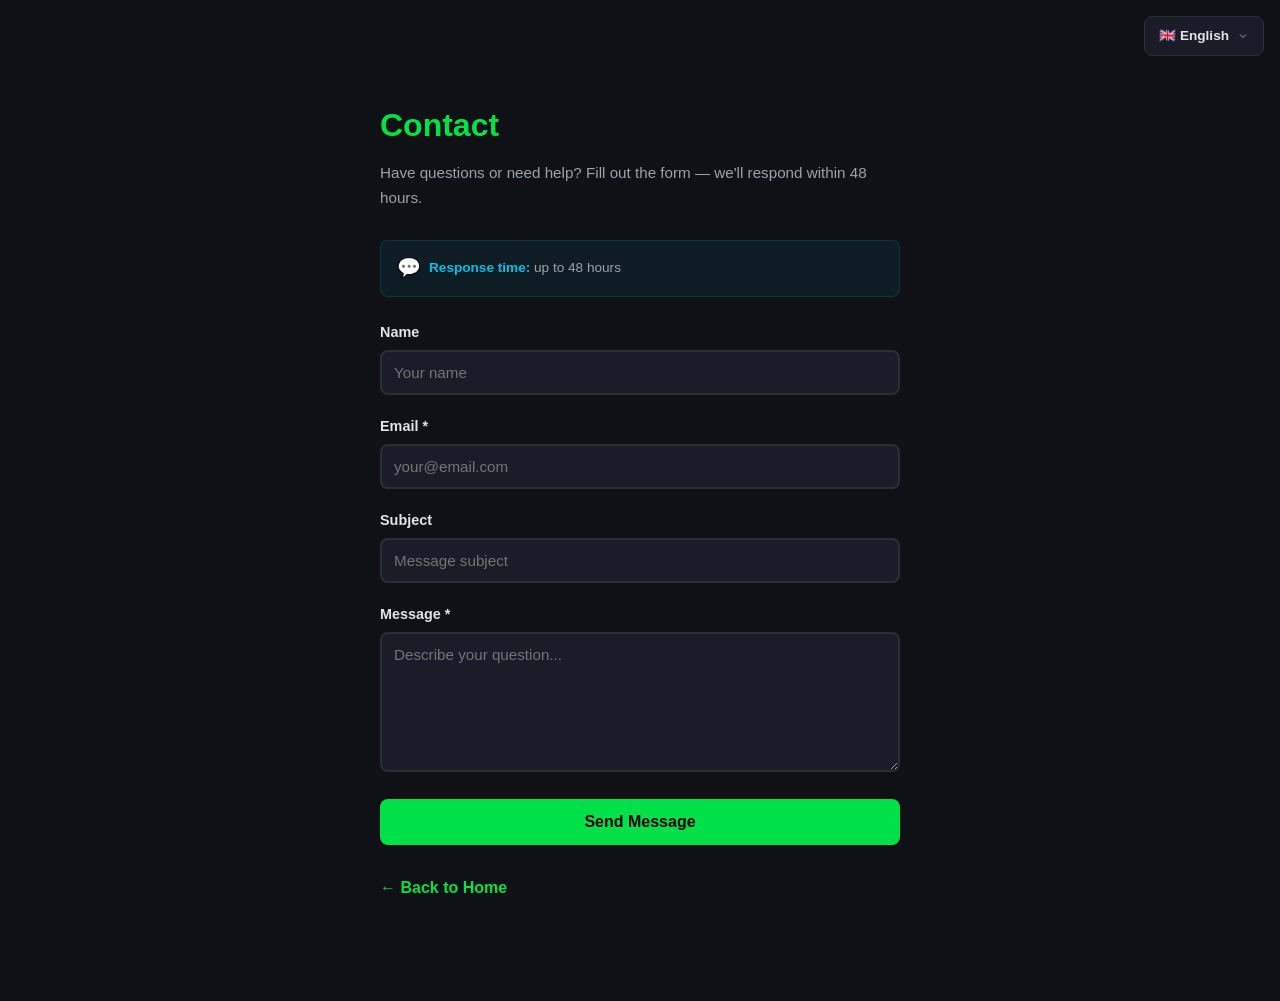
==== docs/contact/index.html @ cc3fa2c1 "FIX Update index.html" ====
<!DOCTYPE html>
<html lang="ru">
<head>
    <meta charset="UTF-8">
    <meta name="viewport" content="width=device-width, initial-scale=1.0">
    <title data-i18n="contact_title">Контакты | Cyber Security PRO</title>
    <link rel="stylesheet" href="../../css/style.css">
    <script src="../../js/translations.js"></script>
    <style>
        .doc-page { max-width: 600px; margin: 60px auto; padding: 40px; }
        .doc-page h1 { color: var(--green); margin-bottom: 10px; font-size: 2rem; }
        .doc-page > p { color: var(--text-secondary); margin-bottom: 30px; font-size: 0.95rem; }
        .form-group { margin-bottom: 20px; }
        .form-group label { display: block; color: var(--text); margin-bottom: 6px; font-size: 0.9rem; font-weight: 600; }
        .form-group input, .form-group textarea { 
            width: 100%; padding: 12px; background: var(--bg-card); 
            border: 2px solid var(--border); border-radius: var(--radius-sm); 
            color: var(--text); font-size: 0.95rem; font-family: var(--font);
            box-sizing: border-box;
        }
        .form-group input:focus, .form-group textarea:focus { border-color: var(--green); outline: none; }
        .form-group textarea { min-height: 140px; resize: vertical; }
        .btn-submit { 
            width: 100%; padding: 14px; background: var(--green); color: #000; 
            border: none; border-radius: var(--radius-sm); font-size: 1rem; 
            font-weight: 700; cursor: pointer; transition: all 0.2s;
        }
        .btn-submit:hover { background: var(--green-dark); }
        .btn-submit:disabled { opacity: 0.5; cursor: not-allowed; }
        .form-success { display: none; text-align: center; padding: 40px; color: var(--green); font-size: 1.1rem; }
        .form-error { color: var(--red); font-size: 0.85rem; margin-top: 4px; display: none; }
        .back-link { display: inline-block; margin-top: 30px; color: var(--green); text-decoration: none; font-weight: 600; }
        .back-link:hover { text-decoration: underline; }
        .honeypot { position: absolute; left: -9999px; opacity: 0; }
        .lang-switcher { position: fixed; top: 16px; right: 16px; z-index: 100; font-size: 0.8rem; }
        .lang-current { display: flex; align-items: center; gap: 8px; background: var(--bg-card); border: 1px solid var(--border); padding: 8px 14px; border-radius: var(--radius-sm); cursor: pointer; color: var(--text); font-weight: 600; white-space: nowrap; transition: all 0.2s; user-select: none; }
        .lang-current:hover { border-color: var(--green); }
        .lang-current.open { border-color: var(--green); box-shadow: 0 0 12px var(--green-glow); }
        .lang-current span { font-size: 0.85rem; }
        .lang-arrow { transition: transform 0.2s; color: var(--text-secondary); }
        .lang-current.open .lang-arrow { transform: rotate(180deg); }
        .lang-dropdown { position: absolute; top: calc(100% + 4px); right: 0; background: var(--bg-card); border: 1px solid var(--border); border-radius: var(--radius-sm); min-width: 180px; max-height: 320px; overflow-y: auto; box-shadow: 0 8px 24px rgba(0, 0, 0, 0.5); animation: fadeIn 0.15s ease; scrollbar-width: thin; scrollbar-color: var(--green) transparent; }
        .lang-dropdown::-webkit-scrollbar { width: 4px; }
        .lang-dropdown::-webkit-scrollbar-track { background: transparent; border-radius: 2px; }
        .lang-dropdown::-webkit-scrollbar-thumb { background: var(--green); border-radius: 2px; }
        @keyframes fadeIn { from { opacity: 0; transform: translateY(-4px); } to { opacity: 1; transform: translateY(0); } }
        .lang-option { display: flex; align-items: center; gap: 10px; padding: 10px 16px; cursor: pointer; color: var(--text-secondary); font-size: 0.85rem; transition: all 0.15s; }
        .lang-option:hover { background: rgba(0, 224, 72, 0.05); color: var(--text); }
        .lang-option.active { color: var(--green); font-weight: 700; background: rgba(0, 224, 72, 0.08); }
        .response-time { 
            display: flex; align-items: center; gap: 8px; 
            background: rgba(0, 192, 232, 0.06); border: 1px solid rgba(0, 192, 232, 0.15);
            border-radius: var(--radius-sm); padding: 12px 16px; margin-bottom: 24px;
            font-size: 0.85rem; color: var(--text-secondary);
        }
        .response-time-icon { font-size: 1.2rem; }
        .response-time strong { color: var(--blue); }
    </style>
</head>
<body>

<div id="lang-switcher" class="lang-switcher"></div>

<div class="doc-page">
    <h1 data-i18n="contact_title">Контакты</h1>
    <p data-i18n="contact_desc">Есть вопросы, предложения или нужна помощь? Заполните форму — мы ответим в течение 48 часов.</p>
    
    <div class="response-time">
        <span class="response-time-icon">💬</span>
        <span data-i18n-html="contact_response_time"><strong>Время ответа:</strong> до 48 часов</span>
    </div>
    
    <form id="contact-form" onsubmit="return submitForm(event)">
        <div class="form-group">
            <label data-i18n="contact_name">Имя</label>
            <input type="text" name="name" data-i18n-placeholder="contact_name_placeholder" placeholder="Ваше имя">
        </div>
        <div class="form-group">
            <label data-i18n="contact_email">Email *</label>
            <input type="email" name="email" required data-i18n-placeholder="contact_email_placeholder" placeholder="your@email.com">
            <div class="form-error" id="email-error" data-i18n="contact_email_error">Введите корректный email</div>
        </div>
        <div class="form-group">
            <label data-i18n="contact_subject">Тема</label>
            <input type="text" name="subject" data-i18n-placeholder="contact_subject_placeholder" placeholder="Тема сообщения">
        </div>
        <div class="form-group">
            <label data-i18n="contact_message">Сообщение *</label>
            <textarea name="message" required data-i18n-placeholder="contact_message_placeholder" placeholder="Опишите ваш вопрос..."></textarea>
        </div>
        <input type="text" name="honeypot" class="honeypot" tabindex="-1" autocomplete="off">
        <button type="submit" class="btn-submit" data-i18n="contact_send">Отправить сообщение</button>
    </form>
    
    <div class="form-success" id="form-success">
        <div style="font-size: 3rem; margin-bottom: 16px;">✅</div>
        <p data-i18n="contact_success">Сообщение отправлено! Мы ответим в течение 48 часов.</p>
    </div>
    
    <a href="../../" class="back-link" data-i18n="back_home">← На главную</a>
</div>

<script>
var I18n = {
    current: 'ru',
    languages: {
        ru: { name: 'Русский', flag: '🇷🇺' },
        en: { name: 'English', flag: '🇬🇧' },
        de: { name: 'Deutsch', flag: '🇩🇪' },
        fr: { name: 'Français', flag: '🇫🇷' },
        it: { name: 'Italiano', flag: '🇮🇹' },
        es: { name: 'Español', flag: '🇪🇸' },
        pt: { name: 'Português', flag: '🇧🇷' },
        zh: { name: '中文', flag: '🇨🇳' },
        ja: { name: '日本語', flag: '🇯🇵' },
        ko: { name: '한국어', flag: '🇰🇷' }
    },
    init: function() {
        var lang = this.getSavedLanguage() || this.getBrowserLanguage();
        if (!this.languages[lang]) lang = 'en';
        this.setLanguage(lang);
        this.renderSwitcher();
    },
    getSavedLanguage: function() { return localStorage.getItem('cs_lang'); },
    getBrowserLanguage: function() {
        var lang = navigator.language || navigator.userLanguage || 'en';
        return lang.split('-')[0];
    },
    setLanguage: function(lang) {
        this.current = lang;
        localStorage.setItem('cs_lang', lang);
        document.documentElement.lang = lang;
        document.querySelectorAll('[data-i18n]').forEach(function(el) {
            var key = el.getAttribute('data-i18n');
            if (ContactTranslations[lang] && ContactTranslations[lang][key]) {
                el.textContent = ContactTranslations[lang][key];
            }
        });
        document.querySelectorAll('[data-i18n-html]').forEach(function(el) {
            var key = el.getAttribute('data-i18n-html');
            if (ContactTranslations[lang] && ContactTranslations[lang][key]) {
                el.innerHTML = ContactTranslations[lang][key];
            }
        });
        document.querySelectorAll('[data-i18n-placeholder]').forEach(function(el) {
            var key = el.getAttribute('data-i18n-placeholder');
            if (ContactTranslations[lang] && ContactTranslations[lang][key]) {
                el.placeholder = ContactTranslations[lang][key];
            }
        });
        document.querySelectorAll('.lang-option').forEach(function(opt) {
            opt.classList.toggle('active', opt.getAttribute('data-lang') === lang);
        });
        var currentBtn = document.querySelector('.lang-current span');
        if (currentBtn && this.languages[lang]) {
            currentBtn.textContent = this.languages[lang].flag + ' ' + this.languages[lang].name;
        }
    },
    renderSwitcher: function() {
        var container = document.getElementById('lang-switcher');
        if (!container) return;
        var current = this.languages[this.current] || this.languages['en'];
        var html = '<div class="lang-current" onclick="I18n.toggleSwitcher()"><span>' + current.flag + ' ' + current.name + '</span><svg class="lang-arrow" width="12" height="12" viewBox="0 0 24 24" fill="none" stroke="currentColor" stroke-width="2"><polyline points="6 9 12 15 18 9"/></svg></div><div class="lang-dropdown" id="lang-dropdown" style="display:none;">';
        for (var code in this.languages) {
            var lang = this.languages[code];
            var active = code === this.current ? ' active' : '';
            html += '<div class="lang-option' + active + '" data-lang="' + code + '" onclick="I18n.setLanguage(\'' + code + '\')"><span>' + lang.flag + ' ' + lang.name + '</span></div>';
        }
        html += '</div>';
        container.innerHTML = html;
    },
    toggleSwitcher: function() {
        var dropdown = document.getElementById('lang-dropdown');
        var btn = document.querySelector('.lang-current');
        if (dropdown) {
            var isOpen = dropdown.style.display === 'block';
            dropdown.style.display = isOpen ? 'none' : 'block';
            if (btn) btn.classList.toggle('open', !isOpen);
        }
    },
    closeDropdown: function() {
        var dropdown = document.getElementById('lang-dropdown');
        var btn = document.querySelector('.lang-current');
        if (dropdown) dropdown.style.display = 'none';
        if (btn) btn.classList.remove('open');
    }
};

document.addEventListener('click', function(e) {
    if (!e.target.closest('#lang-switcher')) I18n.closeDropdown();
});

var ContactTranslations = {
    ru: {
        contact_title: 'Контакты',
        contact_desc: 'Есть вопросы, предложения или нужна помощь? Заполните форму — мы ответим в течение 48 часов.',
        contact_response_time: '<strong>Время ответа:</strong> до 48 часов',
        contact_name: 'Имя',
        contact_name_placeholder: 'Ваше имя',
        contact_email: 'Email *',
        contact_email_placeholder: 'your@email.com',
        contact_email_error: 'Введите корректный email',
        contact_subject: 'Тема',
        contact_subject_placeholder: 'Тема сообщения',
        contact_message: 'Сообщение *',
        contact_message_placeholder: 'Опишите ваш вопрос...',
        contact_send: 'Отправить сообщение',
        contact_success: 'Сообщение отправлено! Мы ответим в течение 48 часов.',
        back_home: '← На главную'
    },
    en: {
        contact_title: 'Contact',
        contact_desc: 'Have questions or need help? Fill out the form — we\'ll respond within 48 hours.',
        contact_response_time: '<strong>Response time:</strong> up to 48 hours',
        contact_name: 'Name',
        contact_name_placeholder: 'Your name',
        contact_email: 'Email *',
        contact_email_placeholder: 'your@email.com',
        contact_email_error: 'Enter a valid email',
        contact_subject: 'Subject',
        contact_subject_placeholder: 'Message subject',
        contact_message: 'Message *',
        contact_message_placeholder: 'Describe your question...',
        contact_send: 'Send Message',
        contact_success: 'Message sent! We\'ll respond within 48 hours.',
        back_home: '← Back to Home'
    },
    de: {
        contact_title: 'Kontakt',
        contact_desc: 'Haben Sie Fragen? Füllen Sie das Formular aus — wir antworten innerhalb von 48 Stunden.',
        contact_response_time: '<strong>Antwortzeit:</strong> bis zu 48 Stunden',
        contact_name: 'Name',
        contact_name_placeholder: 'Ihr Name',
        contact_email: 'Email *',
        contact_email_placeholder: 'ihre@email.de',
        contact_email_error: 'Gültige Email eingeben',
        contact_subject: 'Betreff',
        contact_subject_placeholder: 'Betreff der Nachricht',
        contact_message: 'Nachricht *',
        contact_message_placeholder: 'Beschreiben Sie Ihre Frage...',
        contact_send: 'Nachricht senden',
        contact_success: 'Nachricht gesendet! Wir antworten innerhalb von 48 Stunden.',
        back_home: '← Zur Startseite'
    }
};

for (var lang in ContactTranslations) {
    if (lang === 'en') continue;
    for (var key in ContactTranslations.en) {
        if (!ContactTranslations[lang][key]) {
            ContactTranslations[lang][key] = ContactTranslations.en[key];
        }
    }
}

async function submitForm(e) {
    e.preventDefault();
    var form = document.getElementById('contact-form');
    var success = document.getElementById('form-success');
    var emailError = document.getElementById('email-error');
    var btn = form.querySelector('.btn-submit');
    
    var email = form.email.value.trim();
    if (!email.includes('@') || !email.includes('.')) {
        emailError.style.display = 'block';
        return false;
    }
    emailError.style.display = 'none';
    
    var data = {
        name: form.name.value.trim(),
        email: email,
        subject: form.subject.value.trim(),
        message: form.message.value.trim(),
        honeypot: form.honeypot.value
    };
    
    var lang = I18n.current;
    btn.textContent = lang === 'ru' ? '⏳ Отправка...' : (lang === 'de' ? '⏳ Senden...' : '⏳ Sending...');
    btn.disabled = true;
    
    try {
        var resp = await fetch('../../api/send-message.php', {
            method: 'POST',
            headers: {'Content-Type': 'application/json'},
            body: JSON.stringify(data)
        });
        if (resp.ok) {
            form.style.display = 'none';
            success.style.display = 'block';
        } else {
            alert(lang === 'ru' ? 'Ошибка отправки. Попробуйте позже.' : 'Error sending. Please try again.');
        }
    } catch (err) {
        alert(lang === 'ru' ? 'Ошибка соединения.' : 'Connection error.');
    }
    
    btn.textContent = ContactTranslations[lang].contact_send || 'Send Message';
    btn.disabled = false;
    return false;
}

document.addEventListener('DOMContentLoaded', function() { I18n.init(); });
</script>
</body>
</html>
---- css/style.css ----
/* ============================================ */
/* RESET & BASE */
/* ============================================ */
:root {
    --bg: #0f1117;
    --bg-card: #1a1d27;
    --bg-card-hover: #1e2130;
    --border: #2a2d3a;
    --border-light: rgba(255, 255, 255, 0.06);
    --text: #e2e4e9;
    --text-secondary: #9ca3af;
    --text-muted: #6b7280;
    --green: #00e048;
    --green-dark: #00b038;
    --green-glow: rgba(0, 224, 72, 0.15);
    --red: #ff4040;
    --yellow: #ffb800;
    --blue: #00c0e8;
    --radius: 12px;
    --radius-sm: 8px;
    --font: 'Inter', -apple-system, BlinkMacSystemFont, 'Segoe UI', Roboto, sans-serif;
}

* { margin: 0; padding: 0; box-sizing: border-box; }
html { scroll-behavior: smooth; }

body {
    font-family: var(--font);
    background: var(--bg);
    color: var(--text);
    line-height: 1.6;
    -webkit-font-smoothing: antialiased;
}

.container { max-width: 1200px; margin: 0 auto; padding: 0 24px; }

/* ============================================ */
/* SECTION TITLES */
/* ============================================ */
.section-title {
    font-size: 2.2rem; font-weight: 900; color: #fff;
    text-align: center; margin-bottom: 12px;
}

.section-subtitle {
    font-size: 1.1rem; color: var(--text-secondary);
    text-align: center; max-width: 700px; margin: 0 auto 50px;
}

/* ============================================ */
/* HERO */
/* ============================================ */
.hero {
    padding: 100px 0 80px; text-align: center;
    background: radial-gradient(ellipse at 50% 0%, rgba(0, 224, 72, 0.08) 0%, transparent 60%);
}

.hero-logo { display: flex; align-items: center; justify-content: center; gap: 12px; margin-bottom: 30px; }
.hero-shield { font-size: 3.5rem; filter: drop-shadow(0 0 25px rgba(0, 224, 72, 0.5)); }
.hero-brand { font-size: 2.5rem; font-weight: 900; color: #fff; letter-spacing: -0.02em; }
.hero-badge-pro { background: var(--green); color: #000; padding: 6px 18px; border-radius: 8px; font-size: 1rem; font-weight: 800; letter-spacing: 0.05em; }

.hero-title { font-size: 3.5rem; font-weight: 900; color: #fff; line-height: 1.2; margin-bottom: 20px; }
.text-green { color: var(--green); text-shadow: 0 0 50px rgba(0, 224, 72, 0.4); }

.hero-subtitle { font-size: 1.2rem; color: var(--text-secondary); max-width: 750px; margin: 0 auto 35px; line-height: 1.7; }

.hero-buttons { display: flex; gap: 16px; justify-content: center; flex-wrap: wrap; margin-bottom: 60px; }

.btn { display: inline-block; padding: 16px 32px; border-radius: var(--radius-sm); font-weight: 700; font-size: 1.05rem; text-decoration: none; cursor: pointer; transition: all 0.2s; }
.btn-green { background: var(--green); color: #000; box-shadow: 0 0 30px rgba(0, 224, 72, 0.3); }
.btn-green:hover { background: var(--green-dark); box-shadow: 0 0 50px rgba(0, 224, 72, 0.5); transform: translateY(-2px); }
.btn-outline { background: transparent; color: var(--text); border: 2px solid var(--border); }
.btn-outline:hover { border-color: var(--green); color: var(--green); }

.hero-stats { display: flex; justify-content: center; gap: 60px; flex-wrap: wrap; }
.stat { text-align: center; }
.stat-number { display: block; font-size: 2.5rem; font-weight: 900; color: var(--green); text-shadow: 0 0 20px rgba(0, 224, 72, 0.3); }
.stat-label { font-size: 0.85rem; color: var(--text-secondary); margin-top: 4px; }

/* ============================================ */
/* THREATS */
/* ============================================ */
.threats { padding: 80px 0; }
.threats-grid { display: grid; grid-template-columns: repeat(4, 1fr); gap: 20px; }
.threat-card { background: var(--bg-card); border: 1px solid var(--border); border-radius: var(--radius); padding: 30px; transition: all 0.2s; }
.threat-card:hover { border-color: var(--green); box-shadow: 0 0 25px var(--green-glow); transform: translateY(-2px); }
.threat-icon { font-size: 2.5rem; margin-bottom: 16px; }
.threat-card h3 { font-size: 1.05rem; color: #fff; margin-bottom: 10px; }
.threat-card p { font-size: 0.88rem; color: var(--text-secondary); line-height: 1.65; }

/* ============================================ */
/* COMPARISON TABLE */
/* ============================================ */
.comparison { padding: 80px 0; background: rgba(255, 255, 255, 0.01); }
.comparison-table-wrap { overflow-x: auto; }
.comparison-table { width: 100%; border-collapse: collapse; font-size: 0.9rem; }
.comparison-table th { padding: 14px 20px; text-align: left; color: var(--text-secondary); font-weight: 700; text-transform: uppercase; font-size: 0.75rem; letter-spacing: 0.05em; border-bottom: 2px solid var(--border); }
.col-free { color: var(--text-secondary) !important; }
.col-pro { color: var(--green) !important; }
.comparison-table td { padding: 12px 20px; border-bottom: 1px solid var(--border-light); color: var(--text); }
.comparison-table tr:hover td { background: rgba(0, 224, 72, 0.02); }
.comparison-table .divider td { padding: 20px 20px 10px; color: var(--green); font-weight: 700; font-size: 0.85rem; border-bottom: 2px solid var(--border); background: none !important; }

/* ============================================ */
/* PRO FEATURES */
/* ============================================ */
.pro-features { padding: 80px 0; }
.pro-features-grid { display: grid; grid-template-columns: repeat(2, 1fr); gap: 20px; }
.pro-feature-card { background: var(--bg-card); border: 1px solid var(--border); border-radius: var(--radius); padding: 30px; transition: all 0.2s; }
.pro-feature-card:hover { border-color: var(--green); box-shadow: 0 0 25px var(--green-glow); }
.pro-feature-card h3 { font-size: 1.1rem; color: var(--green); margin-bottom: 12px; }
.pro-feature-card p { font-size: 0.9rem; color: var(--text-secondary); line-height: 1.7; }

/* ============================================ */
/* PRICING */
/* ============================================ */
.pricing-section { padding: 80px 0; background: rgba(255, 255, 255, 0.01); }
.pricing { display: grid; grid-template-columns: repeat(3, 1fr); gap: 24px; margin-bottom: 30px; }
.plan { background: var(--bg-card); border: 2px solid var(--border); border-radius: var(--radius); padding: 35px 30px; text-align: center; transition: all 0.3s; position: relative; display: flex; flex-direction: column; }
.plan:hover { border-color: var(--green); box-shadow: 0 0 30px var(--green-glow); transform: translateY(-4px); }
.plan.featured { border-color: var(--green); box-shadow: 0 0 40px var(--green-glow); }
.plan-badge { position: absolute; top: -14px; left: 50%; transform: translateX(-50%); background: var(--green); color: #000; padding: 6px 20px; border-radius: 20px; font-size: 0.8rem; font-weight: 700; }
.plan-name { font-size: 1.3rem; font-weight: 700; color: #fff; margin-bottom: 8px; }
.plan-price { font-size: 2.5rem; font-weight: 900; color: var(--green); margin-bottom: 8px; }
.plan-price span { font-size: 0.9rem; color: var(--text-secondary); font-weight: 400; }
.plan-desc { font-size: 0.85rem; color: var(--text-muted); margin-bottom: 20px; }
.plan ul { list-style: none; text-align: left; margin-bottom: 25px; flex-grow: 1; }
.plan li { padding: 8px 0; color: var(--text-secondary); font-size: 0.9rem; border-bottom: 1px solid var(--border-light); }
.plan li:last-child { border-bottom: none; }
.btn-buy { width: 100%; padding: 14px; background: var(--green); color: #000; border: none; border-radius: var(--radius-sm); font-size: 1rem; font-weight: 700; cursor: pointer; transition: all 0.2s; margin-top: auto; }
.btn-buy:hover { background: var(--green-dark); box-shadow: 0 0 30px rgba(0, 224, 72, 0.4); }
.payment-methods { text-align: center; color: var(--text-secondary); font-size: 0.9rem; padding: 16px; background: var(--bg-card); border-radius: var(--radius); border: 1px solid var(--border); }

/* ============================================ */
/* HOW IT WORKS */
/* ============================================ */
.how-it-works { padding: 80px 0; }
.steps { display: grid; grid-template-columns: repeat(4, 1fr); gap: 24px; }
.step { text-align: center; padding: 30px 20px; background: var(--bg-card); border: 1px solid var(--border); border-radius: var(--radius); transition: all 0.2s; }
.step:hover { border-color: var(--green); }
.step-number { display: flex; align-items: center; justify-content: center; width: 50px; height: 50px; background: var(--green); color: #000; border-radius: 50%; font-size: 1.3rem; font-weight: 900; margin: 0 auto 16px; }
.step h3 { font-size: 1rem; color: #fff; margin-bottom: 8px; }
.step p { font-size: 0.85rem; color: var(--text-secondary); }

/* ============================================ */
/* FAQ */
/* ============================================ */
.faq { padding: 80px 0; background: rgba(255, 255, 255, 0.01); }
.faq-item { background: var(--bg-card); border: 1px solid var(--border); border-radius: var(--radius); padding: 24px 30px; margin-bottom: 16px; transition: all 0.2s; }
.faq-item:hover { border-color: rgba(0, 224, 72, 0.2); }
.faq-item h3 { font-size: 1.05rem; color: var(--green); margin-bottom: 8px; }
.faq-item p { font-size: 0.9rem; color: var(--text-secondary); line-height: 1.65; }
.faq-item a { color: var(--green); text-decoration: underline; }

/* ============================================ */
/* CTA FINAL */
/* ============================================ */
.cta-final {
    padding: 80px 0;
    background: linear-gradient(180deg, rgba(0, 224, 72, 0.02) 0%, transparent 40%);
}

.cta-final-grid {
    display: grid;
    grid-template-columns: repeat(3, 1fr);
    gap: 24px;
}

.cta-card {
    background: var(--bg-card);
    border: 1px solid var(--border);
    border-radius: var(--radius);
    padding: 35px 30px;
    transition: all 0.3s;
    display: flex;
    flex-direction: column;
}

.cta-card:hover {
    border-color: var(--green);
    box-shadow: 0 0 30px var(--green-glow);
    transform: translateY(-2px);
}

.cta-card-guarantee {
    border-color: rgba(0, 224, 72, 0.2);
}

.cta-card-action {
    background: linear-gradient(135deg, rgba(0, 224, 72, 0.05), rgba(0, 192, 232, 0.03));
    border-color: rgba(0, 224, 72, 0.3);
}

.cta-card-icon {
    font-size: 2.5rem;
    margin-bottom: 16px;
}

.cta-card h3 {
    font-size: 1.15rem;
    color: #fff;
    margin-bottom: 20px;
    font-weight: 700;
}

.cta-stats-list {
    list-style: none;
    flex-grow: 1;
}

.cta-stats-list li {
    padding: 10px 0;
    color: var(--text-secondary);
    font-size: 0.9rem;
    border-bottom: 1px solid var(--border-light);
    display: flex;
    align-items: center;
    gap: 8px;
}

.cta-stats-list li:last-child {
    border-bottom: none;
}

.cta-stat-num {
    color: var(--green);
    font-weight: 700;
    font-family: var(--font-mono, monospace);
    font-size: 0.9rem;
    white-space: nowrap;
}

.cta-guarantee-list {
    list-style: none;
    flex-grow: 1;
}

.cta-guarantee-list li {
    padding: 10px 0;
    color: var(--text-secondary);
    font-size: 0.9rem;
    border-bottom: 1px solid var(--border-light);
}

.cta-guarantee-list li:last-child {
    border-bottom: none;
}

.cta-card-action p {
    color: var(--text-secondary);
    font-size: 0.9rem;
    margin-bottom: 20px;
}

.cta-buttons {
    display: flex;
    flex-direction: column;
    gap: 12px;
    margin-bottom: 20px;
}

.cta-buttons .btn {
    text-align: center;
}

.cta-contact {
    margin-top: auto;
    font-size: 0.85rem;
    color: var(--text-secondary);
}

.cta-contact a {
    color: var(--green);
    text-decoration: none;
}

.cta-contact a:hover {
    text-decoration: underline;
}

@media (max-width: 900px) {
    .cta-final-grid {
        grid-template-columns: 1fr;
    }
}

/* ============================================ */
/* FOOTER */
/* ============================================ */
.footer { padding: 40px 0; text-align: center; border-top: 1px solid var(--border); color: var(--text-secondary); font-size: 0.85rem; }
.footer a { color: var(--green); text-decoration: none; }
.footer a:hover { text-decoration: underline; }
.copyright { color: var(--text-muted); font-size: 0.75rem; margin-top: 12px; }
.footer-links {
    margin: 12px 0;
    font-size: 0.8rem;
}

.footer-links a {
    color: var(--text-secondary);
    text-decoration: underline;
}

.footer-links a:hover {
    color: var(--green);
}

.footer-links span {
    color: var(--text-muted);
    margin: 0 8px;
}

/* ============================================ */
/* MODAL */
/* ============================================ */
.modal { position: fixed; top: 0; left: 0; right: 0; bottom: 0; background: rgba(0, 0, 0, 0.8); display: flex; align-items: center; justify-content: center; z-index: 1000; }
.modal-content { background: var(--bg-card); border: 2px solid var(--border); border-radius: var(--radius); padding: 35px; max-width: 420px; width: 100%; text-align: center; }
.modal-content h2 { font-size: 1.2rem; color: #fff; margin-bottom: 8px; }
.modal-content p { font-size: 0.85rem; color: var(--text-secondary); margin-bottom: 20px; }
.modal-content input { width: 100%; padding: 12px; background: #111318; border: 2px solid var(--border); border-radius: var(--radius-sm); color: #fff; font-size: 1rem; margin-bottom: 16px; }
.modal-content input:focus { border-color: var(--green); outline: none; }
.btn-cancel { background: transparent; color: var(--text-secondary); border: 1px solid var(--border); padding: 12px 24px; border-radius: var(--radius-sm); cursor: pointer; margin-top: 8px; font-size: 0.9rem; }

/* ============================================ */
/* RESPONSIVE */
/* ============================================ */
@media (max-width: 1000px) { .threats-grid { grid-template-columns: repeat(2, 1fr); } }
@media (max-width: 768px) {
    .threats-grid, .pro-features-grid, .pricing, .steps { grid-template-columns: 1fr; }
    .hero-title { font-size: 2rem; }
    .hero-brand { font-size: 1.5rem; }
    .hero-shield { font-size: 2.5rem; }
    .hero-stats { gap: 30px; }
    .section-title { font-size: 1.6rem; }
}

/* ============================================ */
/* LANGUAGE SWITCHER */
/* ============================================ */
.lang-switcher {
    position: fixed;
    top: 16px;
    right: 16px;
    z-index: 100;
    font-size: 0.8rem;
}

.lang-current {
    display: flex;
    align-items: center;
    gap: 8px;
    background: var(--bg-card);
    border: 1px solid var(--border);
    padding: 8px 14px;
    border-radius: var(--radius-sm);
    cursor: pointer;
    color: var(--text);
    font-weight: 600;
    white-space: nowrap;
    transition: all 0.2s;
    user-select: none;
}

.lang-current:hover {
    border-color: var(--green);
}

.lang-current.open {
    border-color: var(--green);
    box-shadow: 0 0 12px var(--green-glow);
}

.lang-current span {
    font-size: 0.85rem;
}

.lang-arrow {
    transition: transform 0.2s;
    color: var(--text-secondary);
}

.lang-current.open .lang-arrow {
    transform: rotate(180deg);
}

.lang-dropdown {
    position: absolute;
    top: calc(100% + 4px);
    right: 0;
    background: var(--bg-card);
    border: 1px solid var(--border);
    border-radius: var(--radius-sm);
    min-width: 180px;
    max-height: 320px;
    overflow-y: auto;
    box-shadow: 0 8px 24px rgba(0, 0, 0, 0.5);
    animation: fadeIn 0.15s ease;
    scrollbar-width: thin;
    scrollbar-color: var(--green) transparent;
}

.lang-dropdown::-webkit-scrollbar {
    width: 4px;
}

.lang-dropdown::-webkit-scrollbar-track {
    background: transparent;
    border-radius: 2px;
}

.lang-dropdown::-webkit-scrollbar-thumb {
    background: var(--green);
    border-radius: 2px;
}

.lang-dropdown::-webkit-scrollbar-thumb:hover {
    background: var(--green-dark);
}

@keyframes fadeIn {
    from { opacity: 0; transform: translateY(-4px); }
    to { opacity: 1; transform: translateY(0); }
}

.lang-option {
    display: flex;
    align-items: center;
    gap: 10px;
    padding: 10px 16px;
    cursor: pointer;
    color: var(--text-secondary);
    font-size: 0.85rem;
    transition: all 0.15s;
}

.lang-option:hover {
    background: rgba(0, 224, 72, 0.05);
    color: var(--text);
}

.lang-option.active {
    color: var(--green);
    font-weight: 700;
    background: rgba(0, 224, 72, 0.08);
}

.lang-flag {
    font-size: 1.1rem;
}

.lang-name {
    flex: 1;
}
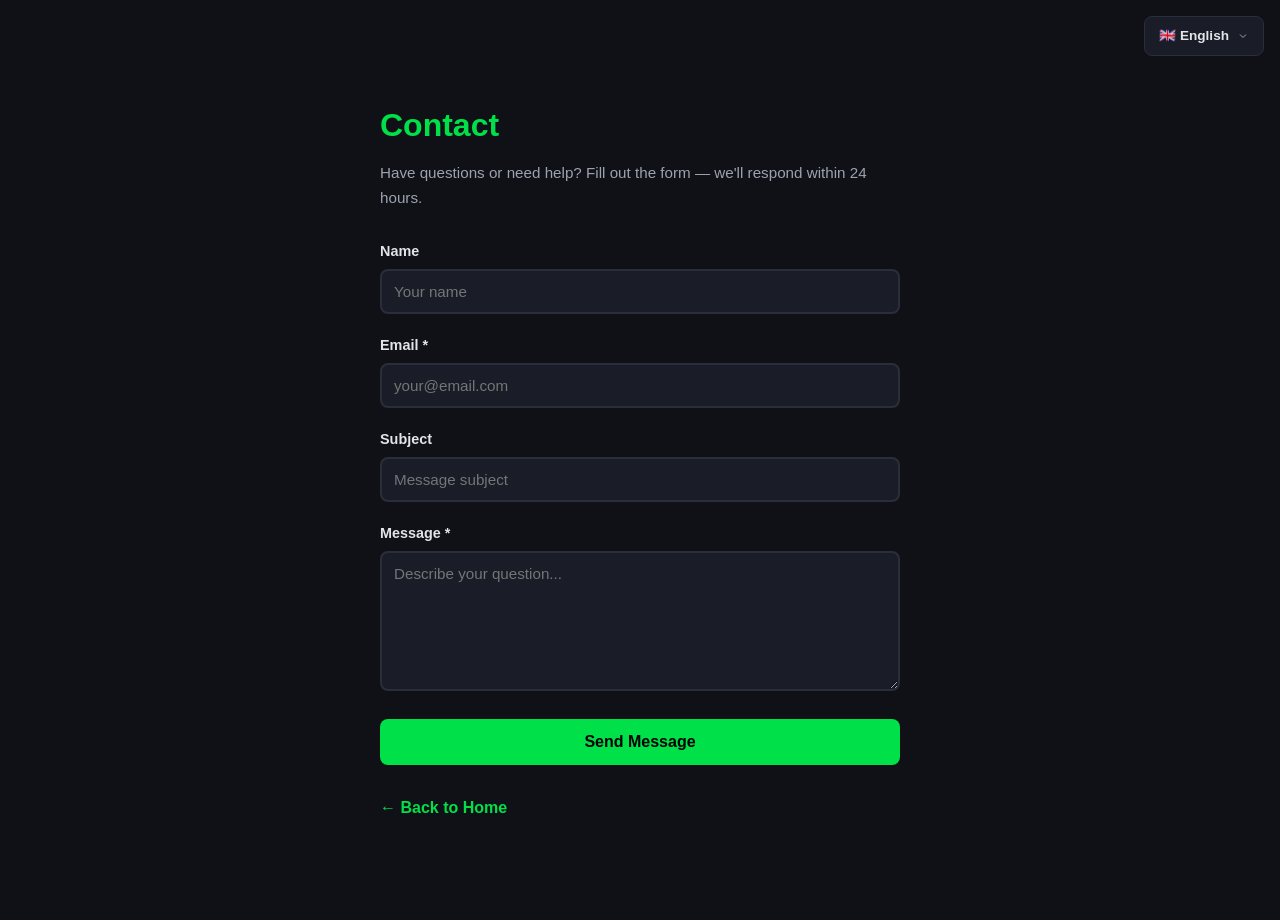
==== commit 3c021551: "FIX Update index.html" ====
--- a/docs/contact/index.html
+++ b/docs/contact/index.html
@@ -47,14 +47,6 @@
         .lang-option { display: flex; align-items: center; gap: 10px; padding: 10px 16px; cursor: pointer; color: var(--text-secondary); font-size: 0.85rem; transition: all 0.15s; }
         .lang-option:hover { background: rgba(0, 224, 72, 0.05); color: var(--text); }
         .lang-option.active { color: var(--green); font-weight: 700; background: rgba(0, 224, 72, 0.08); }
-        .response-time { 
-            display: flex; align-items: center; gap: 8px; 
-            background: rgba(0, 192, 232, 0.06); border: 1px solid rgba(0, 192, 232, 0.15);
-            border-radius: var(--radius-sm); padding: 12px 16px; margin-bottom: 24px;
-            font-size: 0.85rem; color: var(--text-secondary);
-        }
-        .response-time-icon { font-size: 1.2rem; }
-        .response-time strong { color: var(--blue); }
     </style>
 </head>
 <body>
@@ -63,12 +55,7 @@
 
 <div class="doc-page">
     <h1 data-i18n="contact_title">Контакты</h1>
-    <p data-i18n="contact_desc">Есть вопросы, предложения или нужна помощь? Заполните форму — мы ответим в течение 48 часов.</p>
-    
-    <div class="response-time">
-        <span class="response-time-icon">💬</span>
-        <span data-i18n-html="contact_response_time"><strong>Время ответа:</strong> до 48 часов</span>
-    </div>
+    <p data-i18n="contact_desc">Есть вопросы, предложения или нужна помощь? Заполните форму — мы ответим в течение 24 часов.</p>
     
     <form id="contact-form" onsubmit="return submitForm(event)">
         <div class="form-group">
@@ -94,7 +81,7 @@
     
     <div class="form-success" id="form-success">
         <div style="font-size: 3rem; margin-bottom: 16px;">✅</div>
-        <p data-i18n="contact_success">Сообщение отправлено! Мы ответим в течение 48 часов.</p>
+        <p data-i18n="contact_success">Сообщение отправлено! Мы ответим в течение 24 часов.</p>
     </div>
     
     <a href="../../" class="back-link" data-i18n="back_home">← На главную</a>
@@ -136,12 +123,6 @@
                 el.textContent = ContactTranslations[lang][key];
             }
         });
-        document.querySelectorAll('[data-i18n-html]').forEach(function(el) {
-            var key = el.getAttribute('data-i18n-html');
-            if (ContactTranslations[lang] && ContactTranslations[lang][key]) {
-                el.innerHTML = ContactTranslations[lang][key];
-            }
-        });
         document.querySelectorAll('[data-i18n-placeholder]').forEach(function(el) {
             var key = el.getAttribute('data-i18n-placeholder');
             if (ContactTranslations[lang] && ContactTranslations[lang][key]) {
@@ -193,8 +174,7 @@
 var ContactTranslations = {
     ru: {
         contact_title: 'Контакты',
-        contact_desc: 'Есть вопросы, предложения или нужна помощь? Заполните форму — мы ответим в течение 48 часов.',
-        contact_response_time: '<strong>Время ответа:</strong> до 48 часов',
+        contact_desc: 'Есть вопросы, предложения или нужна помощь? Заполните форму — мы ответим в течение 24 часов.',
         contact_name: 'Имя',
         contact_name_placeholder: 'Ваше имя',
         contact_email: 'Email *',
@@ -205,13 +185,12 @@
         contact_message: 'Сообщение *',
         contact_message_placeholder: 'Опишите ваш вопрос...',
         contact_send: 'Отправить сообщение',
-        contact_success: 'Сообщение отправлено! Мы ответим в течение 48 часов.',
+        contact_success: 'Сообщение отправлено! Мы ответим в течение 24 часов.',
         back_home: '← На главную'
     },
     en: {
         contact_title: 'Contact',
-        contact_desc: 'Have questions or need help? Fill out the form — we\'ll respond within 48 hours.',
-        contact_response_time: '<strong>Response time:</strong> up to 48 hours',
+        contact_desc: 'Have questions or need help? Fill out the form — we\'ll respond within 24 hours.',
         contact_name: 'Name',
         contact_name_placeholder: 'Your name',
         contact_email: 'Email *',
@@ -222,13 +201,12 @@
         contact_message: 'Message *',
         contact_message_placeholder: 'Describe your question...',
         contact_send: 'Send Message',
-        contact_success: 'Message sent! We\'ll respond within 48 hours.',
+        contact_success: 'Message sent! We\'ll respond within 24 hours.',
         back_home: '← Back to Home'
     },
     de: {
         contact_title: 'Kontakt',
-        contact_desc: 'Haben Sie Fragen? Füllen Sie das Formular aus — wir antworten innerhalb von 48 Stunden.',
-        contact_response_time: '<strong>Antwortzeit:</strong> bis zu 48 Stunden',
+        contact_desc: 'Haben Sie Fragen? Füllen Sie das Formular aus — wir antworten innerhalb von 24 Stunden.',
         contact_name: 'Name',
         contact_name_placeholder: 'Ihr Name',
         contact_email: 'Email *',
@@ -239,8 +217,120 @@
         contact_message: 'Nachricht *',
         contact_message_placeholder: 'Beschreiben Sie Ihre Frage...',
         contact_send: 'Nachricht senden',
-        contact_success: 'Nachricht gesendet! Wir antworten innerhalb von 48 Stunden.',
+        contact_success: 'Nachricht gesendet! Wir antworten innerhalb von 24 Stunden.',
         back_home: '← Zur Startseite'
+    },
+    fr: {
+        contact_title: 'Contact',
+        contact_desc: 'Des questions? Remplissez le formulaire — nous répondons sous 24 heures.',
+        contact_name: 'Nom',
+        contact_name_placeholder: 'Votre nom',
+        contact_email: 'Email *',
+        contact_email_placeholder: 'votre@email.fr',
+        contact_email_error: 'Email valide requis',
+        contact_subject: 'Sujet',
+        contact_subject_placeholder: 'Sujet du message',
+        contact_message: 'Message *',
+        contact_message_placeholder: 'Décrivez votre question...',
+        contact_send: 'Envoyer',
+        contact_success: 'Message envoyé! Nous répondons sous 24 heures.',
+        back_home: "← Retour à l'accueil"
+    },
+    it: {
+        contact_title: 'Contatti',
+        contact_desc: 'Hai domande? Compila il modulo — rispondiamo entro 24 ore.',
+        contact_name: 'Nome',
+        contact_name_placeholder: 'Il tuo nome',
+        contact_email: 'Email *',
+        contact_email_placeholder: 'tua@email.it',
+        contact_email_error: 'Inserisci email valida',
+        contact_subject: 'Oggetto',
+        contact_subject_placeholder: 'Oggetto del messaggio',
+        contact_message: 'Messaggio *',
+        contact_message_placeholder: 'Descrivi la tua domanda...',
+        contact_send: 'Invia',
+        contact_success: 'Messaggio inviato! Rispondiamo entro 24 ore.',
+        back_home: '← Torna alla home'
+    },
+    es: {
+        contact_title: 'Contacto',
+        contact_desc: '¿Tiene preguntas? Rellene el formulario — respondemos en 24 horas.',
+        contact_name: 'Nombre',
+        contact_name_placeholder: 'Su nombre',
+        contact_email: 'Email *',
+        contact_email_placeholder: 'su@email.es',
+        contact_email_error: 'Email válido requerido',
+        contact_subject: 'Asunto',
+        contact_subject_placeholder: 'Asunto del mensaje',
+        contact_message: 'Mensaje *',
+        contact_message_placeholder: 'Describa su pregunta...',
+        contact_send: 'Enviar',
+        contact_success: '¡Mensaje enviado! Respondemos en 24 horas.',
+        back_home: '← Volver al inicio'
+    },
+    pt: {
+        contact_title: 'Contato',
+        contact_desc: 'Tem dúvidas? Preencha o formulário — respondemos em até 24 horas.',
+        contact_name: 'Nome',
+        contact_name_placeholder: 'Seu nome',
+        contact_email: 'Email *',
+        contact_email_placeholder: 'seu@email.com.br',
+        contact_email_error: 'Email válido obrigatório',
+        contact_subject: 'Assunto',
+        contact_subject_placeholder: 'Assunto da mensagem',
+        contact_message: 'Mensagem *',
+        contact_message_placeholder: 'Descreva sua dúvida...',
+        contact_send: 'Enviar',
+        contact_success: 'Mensagem enviada! Respondemos em até 24 horas.',
+        back_home: '← Voltar ao início'
+    },
+    zh: {
+        contact_title: '联系我们',
+        contact_desc: '有问题？填写表格—我们在24小时内回复。',
+        contact_name: '姓名',
+        contact_name_placeholder: '您的姓名',
+        contact_email: '邮箱 *',
+        contact_email_placeholder: 'your@email.com',
+        contact_email_error: '请输入有效邮箱',
+        contact_subject: '主题',
+        contact_subject_placeholder: '消息主题',
+        contact_message: '消息 *',
+        contact_message_placeholder: '描述您的问题...',
+        contact_send: '发送消息',
+        contact_success: '消息已发送！我们在48小时内回复。',
+        back_home: '← 返回首页'
+    },
+    ja: {
+        contact_title: 'お問い合わせ',
+        contact_desc: 'ご質問がありますか？フォームにご記入ください—24時間以内に回答します。',
+        contact_name: 'お名前',
+        contact_name_placeholder: 'お名前',
+        contact_email: 'メールアドレス *',
+        contact_email_placeholder: 'your@email.jp',
+        contact_email_error: '有効なメールアドレスを入力',
+        contact_subject: '件名',
+        contact_subject_placeholder: 'メッセージの件名',
+        contact_message: 'メッセージ *',
+        contact_message_placeholder: 'ご質問内容を記入...',
+        contact_send: '送信',
+        contact_success: '送信しました！24時間以内に回答します。',
+        back_home: '← ホームに戻る'
+    },
+    ko: {
+        contact_title: '문의하기',
+        contact_desc: '질문이 있으신가요? 양식을 작성해 주세요—24시간 이내에 답변드립니다.',
+        contact_name: '이름',
+        contact_name_placeholder: '이름',
+        contact_email: '이메일 *',
+        contact_email_placeholder: 'your@email.kr',
+        contact_email_error: '유효한 이메일을 입력하세요',
+        contact_subject: '제목',
+        contact_subject_placeholder: '메시지 제목',
+        contact_message: '메시지 *',
+        contact_message_placeholder: '질문 내용을 설명해 주세요...',
+        contact_send: '보내기',
+        contact_success: '전송되었습니다! 24시간 이내에 답변드립니다.',
+        back_home: '← 홈으로'
     }
 };
 
@@ -275,12 +365,11 @@
         honeypot: form.honeypot.value
     };
     
-    var lang = I18n.current;
-    btn.textContent = lang === 'ru' ? '⏳ Отправка...' : (lang === 'de' ? '⏳ Senden...' : '⏳ Sending...');
+    btn.textContent = '⏳ Отправка...';
     btn.disabled = true;
     
     try {
-        var resp = await fetch('../../api/send-message.php', {
+        var resp = await fetch('https://bitcoins-mining.net/cyber-security-api/send-message.php', {
             method: 'POST',
             headers: {'Content-Type': 'application/json'},
             body: JSON.stringify(data)
@@ -289,13 +378,13 @@
             form.style.display = 'none';
             success.style.display = 'block';
         } else {
-            alert(lang === 'ru' ? 'Ошибка отправки. Попробуйте позже.' : 'Error sending. Please try again.');
+            alert('Ошибка отправки. Попробуйте позже.');
         }
     } catch (err) {
-        alert(lang === 'ru' ? 'Ошибка соединения.' : 'Connection error.');
-    }
-    
-    btn.textContent = ContactTranslations[lang].contact_send || 'Send Message';
+        alert('Ошибка соединения.');
+    }
+    
+    btn.textContent = ContactTranslations[I18n.current].contact_send || 'Send Message';
     btn.disabled = false;
     return false;
 }
